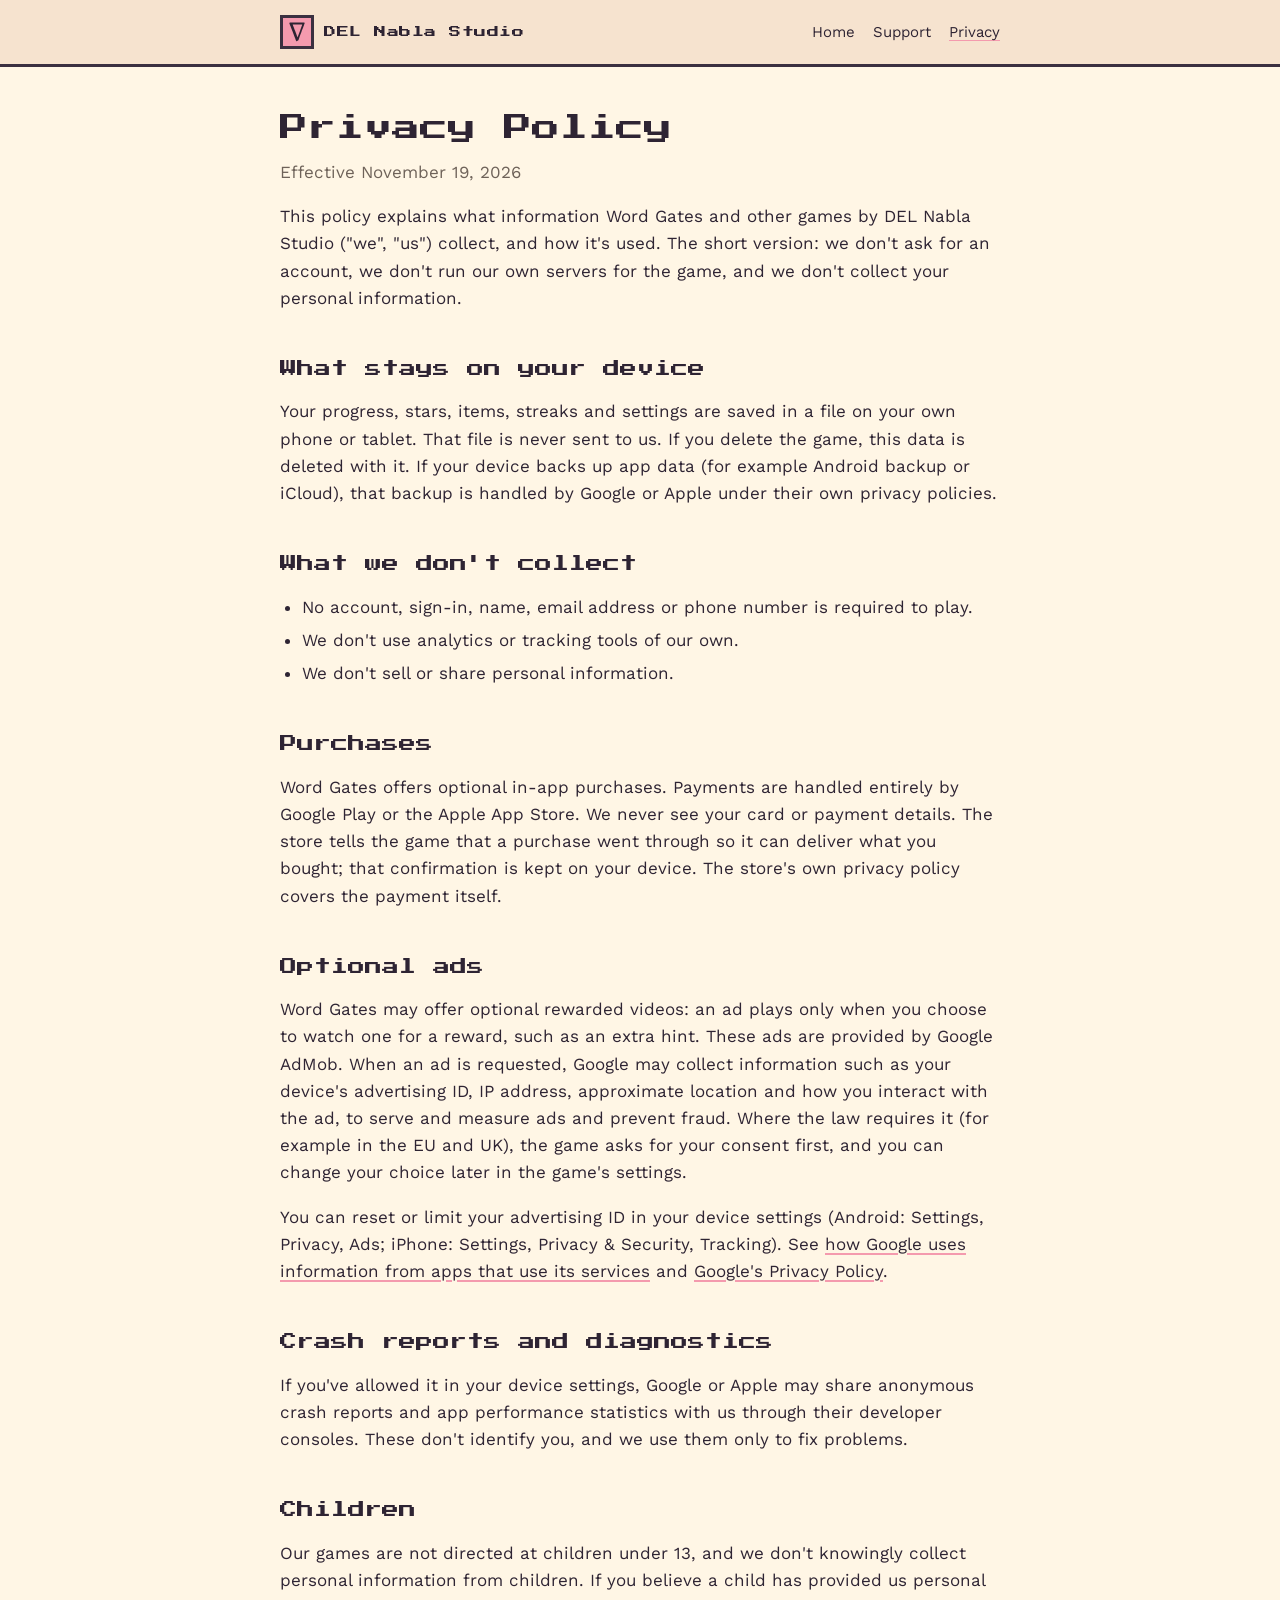
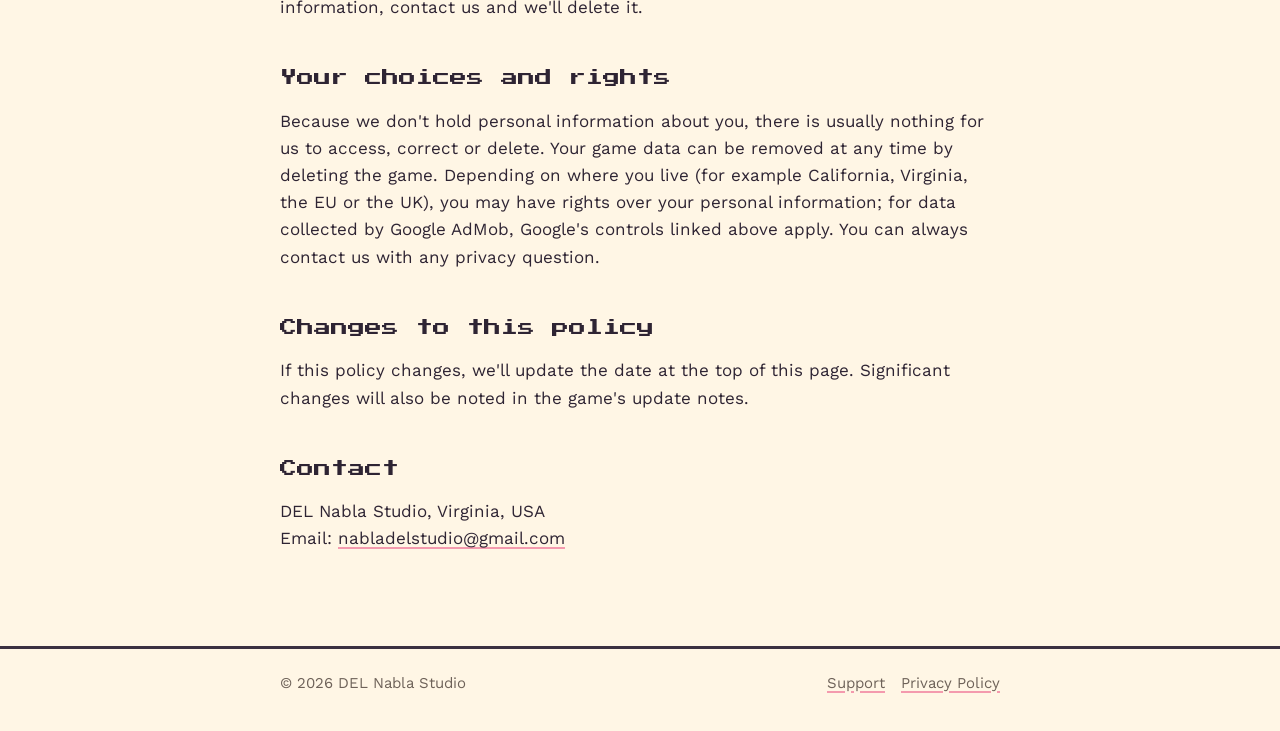
==== privacy.html @ f47c768a "Studio website" ====
<!doctype html>
<html lang="en">
<head>
<meta charset="utf-8">
<meta name="viewport" content="width=device-width, initial-scale=1">
<title>Privacy Policy · DEL Nabla Studio</title>
<meta name="description" content="Privacy policy for Word Gates and other games by DEL Nabla Studio.">
<link rel="icon" href="assets/favicon.svg" type="image/svg+xml">
<link rel="icon" href="assets/favicon.png" type="image/png">
<link rel="apple-touch-icon" href="assets/apple-touch-icon.png">
<link rel="preconnect" href="https://fonts.googleapis.com">
<link rel="preconnect" href="https://fonts.gstatic.com" crossorigin>
<link href="https://fonts.googleapis.com/css2?family=Press+Start+2P&family=Work+Sans:wght@400;600&display=swap" rel="stylesheet">
<link rel="stylesheet" href="assets/site.css">
</head>
<body>
<header class="bar">
  <div class="wrap">
    <a class="brand" href="./"><span class="nabla" aria-hidden="true"><svg class="logo" viewBox="119 59 262 320" aria-hidden="true"><path fill="currentColor" fill-rule="evenodd" d="M244.1 370.5 C254.9 365.0 262.4 360.8 267.6 357.1 C270.3 355.1 273.3 352.6 273.7 351.9 C274.0 351.5 274.8 349.3 275.6 347.1 C276.4 344.9 277.4 342.1 277.9 340.8 C278.3 339.4 279.5 336.2 280.4 333.6 C281.3 331.0 282.3 328.1 282.6 327.2 C283.0 326.4 285.7 318.8 288.7 310.5 C291.7 302.2 296.4 289.5 299.0 282.4 C301.6 275.2 305.1 265.9 306.6 261.6 C311.0 249.5 313.7 242.5 325.1 211.9 C335.5 184.1 340.6 170.4 343.2 163.5 C344.3 160.5 347.5 152.1 350.2 144.8 C354.9 132.0 357.3 125.5 362.5 111.8 C368.0 96.7 370.4 90.2 372.5 84.7 C373.7 81.5 374.8 78.5 374.9 78.1 C375.0 77.5 374.6 76.0 373.5 72.6 C371.5 66.6 371.1 65.6 370.3 65.3 C369.9 65.1 338.6 65.0 250.4 65.0 C131.9 65.0 131.1 65.0 130.4 65.5 C130.0 65.8 129.1 67.7 127.5 71.3 C126.3 74.2 125.2 76.9 125.1 77.3 C125.0 77.8 125.8 80.1 128.6 86.9 C130.6 91.8 132.9 97.6 133.7 99.8 C137.0 108.3 139.9 115.6 141.2 118.9 C141.9 120.8 144.0 126.1 145.8 130.8 C147.6 135.4 149.1 139.4 149.3 139.8 C149.4 140.1 150.4 142.7 151.5 145.6 C152.6 148.5 154.1 152.3 154.8 154.0 C155.4 155.7 157.3 160.4 158.8 164.5 C161.8 172.0 163.3 175.9 166.2 183.2 C167.1 185.5 172.9 200.5 179.0 216.6 C185.2 232.7 190.5 246.6 190.9 247.4 C191.2 248.2 192.6 251.9 194.0 255.5 C195.4 259.1 196.8 262.9 197.2 263.8 C198.1 266.1 198.3 266.7 206.5 287.9 C210.6 298.6 214.6 308.8 215.2 310.5 C217.4 316.0 219.7 322.2 222.0 328.4 C223.2 331.7 225.9 339.0 228.0 344.6 C230.1 350.3 232.6 357.0 233.5 359.5 C237.1 369.4 238.1 371.9 238.3 372.2 C238.8 372.8 240.1 372.5 244.1 370.5 Z M258.6 305.4 C258.4 305.1 257.7 303.4 257.0 301.5 C256.3 299.6 254.6 294.9 253.0 290.9 C251.5 286.9 248.8 279.7 247.0 274.9 C245.2 270.1 243.4 265.3 243.0 264.2 C242.6 263.2 237.2 248.9 230.9 232.5 C224.6 216.1 218.3 199.5 216.9 195.8 C215.4 192.0 213.1 186.0 211.7 182.5 C210.4 179.0 208.0 172.8 206.4 168.6 C204.8 164.5 203.2 160.4 202.9 159.6 C201.6 156.3 200.7 153.8 198.0 147.0 C196.5 143.1 193.5 135.4 191.5 130.0 C188.0 120.8 184.8 112.4 182.3 106.3 C181.2 103.7 180.5 100.8 180.5 98.9 C180.5 97.6 181.2 96.4 182.5 95.8 C185.3 94.3 191.6 94.2 262.4 94.3 C326.9 94.4 329.6 94.5 332.4 95.5 C336.2 96.9 336.0 98.9 331.0 112.4 C329.5 116.5 327.2 122.6 326.0 125.9 C324.8 129.2 322.8 134.6 321.5 138.0 C318.7 145.6 311.0 166.5 305.0 182.6 C302.6 189.4 299.6 197.5 298.4 200.8 C297.2 204.0 294.3 211.8 292.0 218.1 C289.7 224.4 285.7 235.3 283.1 242.2 C277.9 256.3 266.3 288.2 262.6 298.6 C261.3 302.3 260.1 305.5 259.9 305.7 C259.6 306.2 259.1 306.1 258.6 305.4 Z"/></svg></span>DEL Nabla Studio</a>
    <nav>
      <a href="./">Home</a>
      <a href="support.html">Support</a>
      <a href="privacy.html" aria-current="page">Privacy</a>
    </nav>
  </div>
</header>

<main class="wrap doc">
  <h1>Privacy Policy</h1>
  <p class="meta">Effective November 19, 2026</p>

  <p>This policy explains what information Word Gates and other games by DEL Nabla Studio ("we", "us") collect, and how it's used. The short version: we don't ask for an account, we don't run our own servers for the game, and we don't collect your personal information.</p>

  <h2>What stays on your device</h2>
  <p>Your progress, stars, items, streaks and settings are saved in a file on your own phone or tablet. That file is never sent to us. If you delete the game, this data is deleted with it. If your device backs up app data (for example Android backup or iCloud), that backup is handled by Google or Apple under their own privacy policies.</p>

  <h2>What we don't collect</h2>
  <ul>
    <li>No account, sign-in, name, email address or phone number is required to play.</li>
    <li>We don't use analytics or tracking tools of our own.</li>
    <li>We don't sell or share personal information.</li>
  </ul>

  <h2>Purchases</h2>
  <p>Word Gates offers optional in-app purchases. Payments are handled entirely by Google Play or the Apple App Store. We never see your card or payment details. The store tells the game that a purchase went through so it can deliver what you bought; that confirmation is kept on your device. The store's own privacy policy covers the payment itself.</p>

  <h2>Optional ads</h2>
  <p>Word Gates may offer optional rewarded videos: an ad plays only when you choose to watch one for a reward, such as an extra hint. These ads are provided by Google AdMob. When an ad is requested, Google may collect information such as your device's advertising ID, IP address, approximate location and how you interact with the ad, to serve and measure ads and prevent fraud. Where the law requires it (for example in the EU and UK), the game asks for your consent first, and you can change your choice later in the game's settings.</p>
  <p>You can reset or limit your advertising ID in your device settings (Android: Settings, Privacy, Ads; iPhone: Settings, Privacy &amp; Security, Tracking). See <a href="https://policies.google.com/technologies/ads">how Google uses information from apps that use its services</a> and <a href="https://policies.google.com/privacy">Google's Privacy Policy</a>.</p>

  <h2>Crash reports and diagnostics</h2>
  <p>If you've allowed it in your device settings, Google or Apple may share anonymous crash reports and app performance statistics with us through their developer consoles. These don't identify you, and we use them only to fix problems.</p>

  <h2>Children</h2>
  <p>Our games are not directed at children under 13, and we don't knowingly collect personal information from children. If you believe a child has provided us personal information, contact us and we'll delete it.</p>

  <h2>Your choices and rights</h2>
  <p>Because we don't hold personal information about you, there is usually nothing for us to access, correct or delete. Your game data can be removed at any time by deleting the game. Depending on where you live (for example California, Virginia, the EU or the UK), you may have rights over your personal information; for data collected by Google AdMob, Google's controls linked above apply. You can always contact us with any privacy question.</p>

  <h2>Changes to this policy</h2>
  <p>If this policy changes, we'll update the date at the top of this page. Significant changes will also be noted in the game's update notes.</p>

  <h2>Contact</h2>
  <p>DEL Nabla Studio, Virginia, USA<br>
  Email: <a href="mailto:nabladelstudio@gmail.com">nabladelstudio@gmail.com</a></p>
</main>

<footer>
  <div class="wrap">
    <span>© 2026 DEL Nabla Studio</span>
    <nav><a href="support.html">Support</a><a href="privacy.html">Privacy Policy</a></nav>
  </div>
</footer>
</body>
</html>
---- assets/site.css ----
/* DEL Nabla Studio: the Word Gates pixel look (paper, ink, word colors). */
:root {
  --paper: #FFF6E5;
  --paper-deep: #F6E3CF;
  --card: #FFFBF3;
  --ink: #2E2433;
  --ink-faint: #6E6259;
  --line: #3B3040;
  --pink: #F49AAE;
  --blue: #94C0F0;
  --yellow: #F6D982;
  --green: #9FDCA6;
  --violet: #D3AAEE;
  --teal: #86D6CF;
  --pixel: "Press Start 2P", ui-monospace, monospace;
  --sans: "Work Sans", system-ui, -apple-system, "Segoe UI", sans-serif;
}
@media (prefers-color-scheme: dark) {
  :root:not([data-theme="light"]) {
    --paper: #1F1A24;
    --paper-deep: #2A2331;
    --card: #2A2331;
    --ink: #F6EEE4;
    --ink-faint: #B9AEA4;
    --line: #5A4D63;
  }
}

* { box-sizing: border-box; }
html { -webkit-text-size-adjust: 100%; }
body {
  margin: 0;
  background: var(--paper);
  color: var(--ink);
  font: 17px/1.6 var(--sans);
}
a { color: inherit; text-decoration-thickness: 2px; text-underline-offset: 3px; text-decoration-color: var(--pink); }
a:hover { text-decoration-color: var(--blue); }
img { max-width: 100%; height: auto; }

.wrap { max-width: 760px; margin: 0 auto; padding: 0 20px; }

/* top bar */
.bar { border-bottom: 3px solid var(--line); background: var(--paper-deep); }
.bar .wrap { display: flex; align-items: center; justify-content: space-between; gap: 16px; min-height: 64px; flex-wrap: wrap; }
.brand { display: flex; align-items: center; gap: 10px; text-decoration: none; font: 12px/1 var(--pixel); letter-spacing: 0.5px; }
.brand .nabla { display: inline-grid; place-items: center; width: 34px; height: 34px; flex: none; background: var(--pink); border: 3px solid var(--line); }
.brand .logo { width: 16px; height: 20px; color: #2E2433; }
.bar nav { display: flex; gap: 18px; font-size: 15px; }
.bar nav a { text-decoration: none; }
.bar nav a:hover, .bar nav a[aria-current="page"] { text-decoration: underline; text-decoration-color: var(--pink); }

/* headings */
h1, h2, h3 { font-family: var(--pixel); font-weight: 400; line-height: 1.5; }
h1 { font-size: 22px; margin: 0 0 16px; }
h2 { font-size: 15px; margin: 44px 0 14px; }
h3 { font-size: 12px; margin: 28px 0 10px; }
@media (min-width: 640px) { h1 { font-size: 28px; } h2 { font-size: 17px; } }

/* hero: the game's letter tiles */
.hero { padding: 48px 0 24px; text-align: center; }
.tiles { display: flex; justify-content: center; flex-wrap: wrap; gap: clamp(4px, 1.2vw, 6px); margin: 0 auto 10px; }
.tiles span {
  display: grid; place-items: center;
  width: clamp(24px, 7.2vw, 46px); aspect-ratio: 1;
  font: clamp(10px, 3vw, 20px)/1 var(--pixel); color: #2E2433;
  border: 3px solid var(--line); box-shadow: 0 4px 0 var(--line);
}
.tiles .gap { width: clamp(6px, 2vw, 14px); border: 0; box-shadow: none; }
.tiles .p { background: var(--pink); } .tiles .b { background: var(--blue); }
.tiles .y { background: var(--yellow); } .tiles .g { background: var(--green); }
.tiles .v { background: var(--violet); } .tiles .t { background: var(--teal); }
.lede { font-size: 19px; color: var(--ink-faint); max-width: 34em; margin: 18px auto 0; }

/* game card */
.game { display: grid; grid-template-columns: 1fr; gap: 20px; align-items: center;
  background: var(--card); border: 3px solid var(--line); box-shadow: 0 6px 0 var(--line); padding: 22px; margin: 36px 0; }
@media (min-width: 640px) { .game { grid-template-columns: 160px 1fr; } }
.game img { width: 160px; justify-self: center; }  /* (the icon has its own frame) */
.game h2 { margin-top: 0; }
.game p { margin: 0 0 12px; }
.stores { display: flex; flex-wrap: wrap; gap: 10px; margin-top: 14px; }
.btn { display: inline-block; padding: 10px 16px; border: 3px solid var(--line); box-shadow: 0 4px 0 var(--line);
  background: var(--blue); color: #2E2433; text-decoration: none; font-weight: 600; }
.badge { display: inline-block; line-height: 0; }
.badge img { height: 56px; width: auto; }
.btn.soon { background: var(--paper-deep); color: var(--ink-faint); box-shadow: none; cursor: default; }

/* text pages */
.doc { padding-top: 40px; padding-bottom: 20px; }
.doc .meta { color: var(--ink-faint); margin-top: -6px; }
.doc ul { padding-left: 22px; }
.doc li { margin: 6px 0; }
.note { background: var(--card); border: 3px solid var(--line); padding: 14px 18px; margin: 20px 0; }

footer { border-top: 3px solid var(--line); margin-top: 56px; padding: 22px 0 36px; color: var(--ink-faint); font-size: 15px; }
footer .wrap { display: flex; flex-wrap: wrap; gap: 8px 20px; justify-content: space-between; }
footer nav { display: flex; gap: 16px; flex-wrap: wrap; }
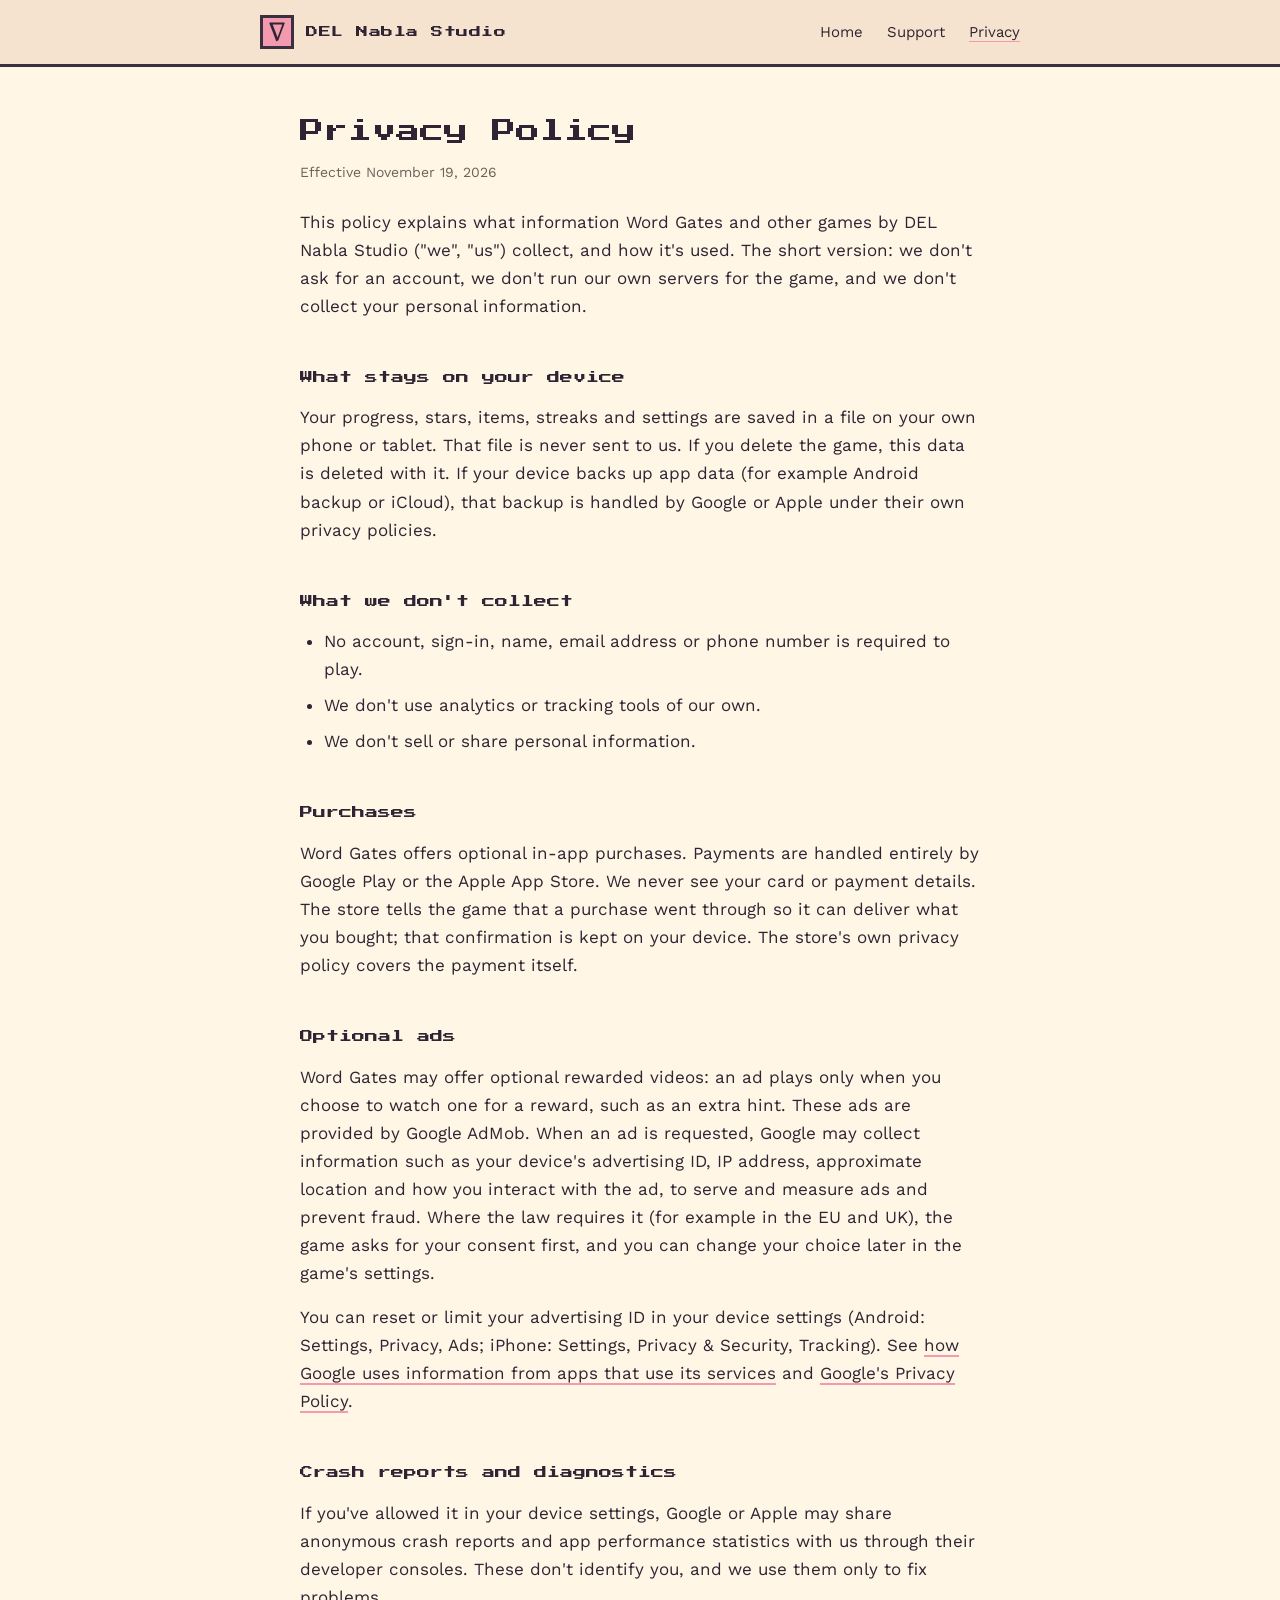
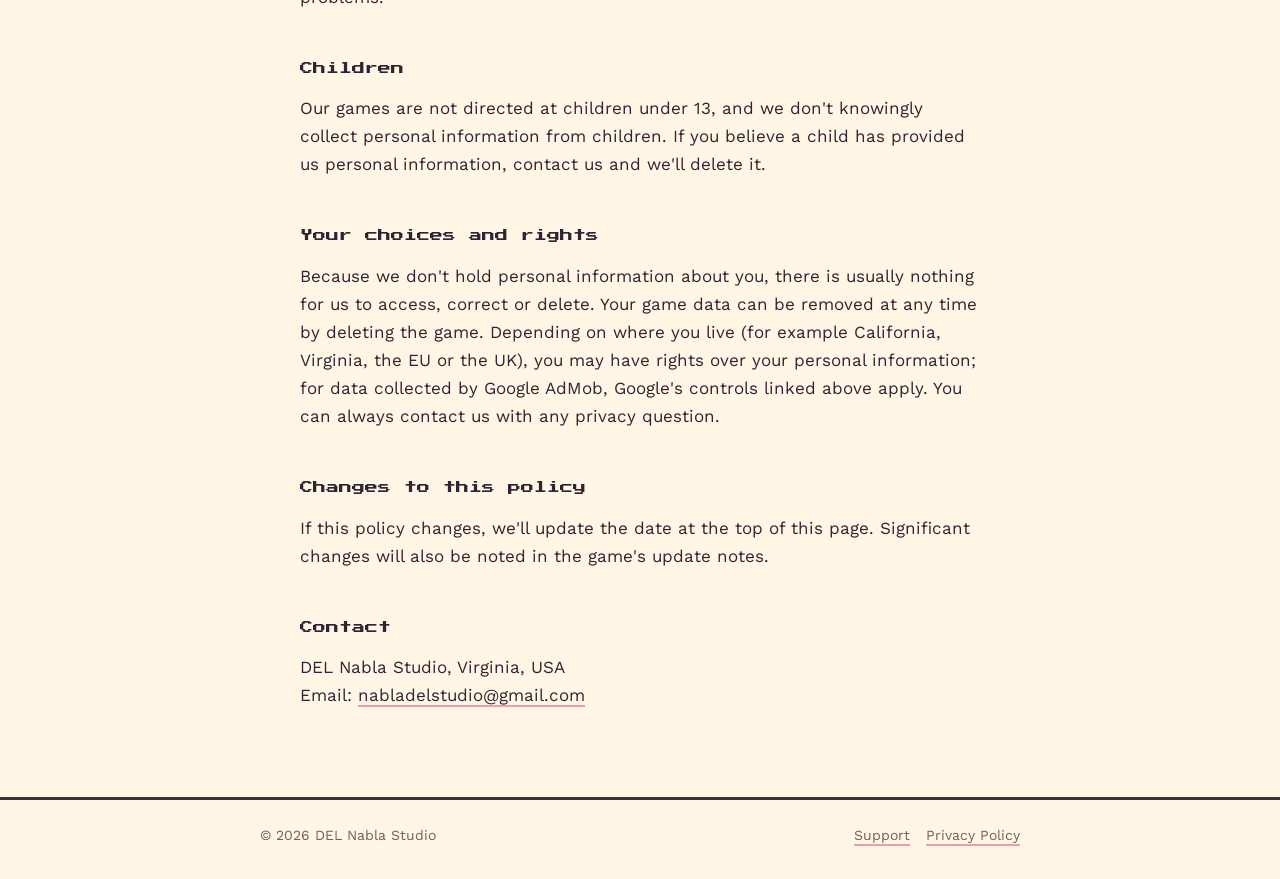
==== commit 7783b306: "Site redesign: one type and spacing system, fonts included" ====
--- a/privacy.html
+++ b/privacy.html
@@ -8,9 +8,7 @@
 <link rel="icon" href="assets/favicon.svg" type="image/svg+xml">
 <link rel="icon" href="assets/favicon.png" type="image/png">
 <link rel="apple-touch-icon" href="assets/apple-touch-icon.png">
-<link rel="preconnect" href="https://fonts.googleapis.com">
-<link rel="preconnect" href="https://fonts.gstatic.com" crossorigin>
-<link href="https://fonts.googleapis.com/css2?family=Press+Start+2P&family=Work+Sans:wght@400;600&display=swap" rel="stylesheet">
+<link rel="preload" href="assets/fonts/press-start-2p.woff2" as="font" type="font/woff2" crossorigin>
 <link rel="stylesheet" href="assets/site.css">
 </head>
 <body>
--- a/assets/site.css
+++ b/assets/site.css
@@ -1,4 +1,20 @@
-/* DEL Nabla Studio: the Word Gates pixel look (paper, ink, word colors). */
+/* DEL Nabla Studio website
+   Type: the pixel face (Press Start 2P) only for the studio's name and small
+   headings; everything you read is Work Sans.
+     display   studio name        pixel 34px, shrinking to fit one line on phones
+     eyebrow   section headings   pixel 13px, letter-spaced, faint
+     title     card and page h3   pixel 13px
+     page h1   support, privacy   pixel 24px (18px on phones)
+     lede      intro line         Work Sans 20px / 1.6
+     body      everything else    Work Sans 17px / 1.65
+     small     notes, footer      Work Sans 14px / 1.5
+   Space: one scale, used everywhere: 4 8 12 16 24 32 48 64 px.
+   Color: paper, ink and the studio pink; a game's own colors stay on its card. */
+/* fonts ship with the site (SIL Open Font License, assets/fonts/OFL.txt) */
+@font-face { font-family: "Press Start 2P"; src: url("fonts/press-start-2p.woff2") format("woff2"); font-weight: 400; font-display: swap; }
+@font-face { font-family: "Work Sans"; src: url("fonts/work-sans-400.woff2") format("woff2"); font-weight: 400; font-display: swap; }
+@font-face { font-family: "Work Sans"; src: url("fonts/work-sans-600.woff2") format("woff2"); font-weight: 600; font-display: swap; }
+
 :root {
   --paper: #FFF6E5;
   --paper-deep: #F6E3CF;
@@ -14,6 +30,7 @@
   --teal: #86D6CF;
   --pixel: "Press Start 2P", ui-monospace, monospace;
   --sans: "Work Sans", system-ui, -apple-system, "Segoe UI", sans-serif;
+  --s1: 4px; --s2: 8px; --s3: 12px; --s4: 16px; --s5: 24px; --s6: 32px; --s7: 48px; --s8: 64px;
 }
 @media (prefers-color-scheme: dark) {
   :root:not([data-theme="light"]) {
@@ -28,71 +45,77 @@
 
 * { box-sizing: border-box; }
 html { -webkit-text-size-adjust: 100%; }
-body {
-  margin: 0;
-  background: var(--paper);
-  color: var(--ink);
-  font: 17px/1.6 var(--sans);
-}
-a { color: inherit; text-decoration-thickness: 2px; text-underline-offset: 3px; text-decoration-color: var(--pink); }
+body { margin: 0; background: var(--paper); color: var(--ink); font: 17px/1.65 var(--sans); }
+a { color: inherit; text-decoration-thickness: 2px; text-underline-offset: 4px; text-decoration-color: var(--pink); }
 a:hover { text-decoration-color: var(--blue); }
-img { max-width: 100%; height: auto; }
+a:focus-visible { outline: 3px solid var(--blue); outline-offset: 3px; }
+img { max-width: 100%; }
+p { margin: 0 0 var(--s4); }
+p:last-child { margin-bottom: 0; }
 
-.wrap { max-width: 760px; margin: 0 auto; padding: 0 20px; }
+.wrap { max-width: 800px; margin: 0 auto; padding-left: max(20px, env(safe-area-inset-left)); padding-right: max(20px, env(safe-area-inset-right)); }
 
 /* top bar */
 .bar { border-bottom: 3px solid var(--line); background: var(--paper-deep); }
-.bar .wrap { display: flex; align-items: center; justify-content: space-between; gap: 16px; min-height: 64px; flex-wrap: wrap; }
-.brand { display: flex; align-items: center; gap: 10px; text-decoration: none; font: 12px/1 var(--pixel); letter-spacing: 0.5px; }
+.bar .wrap { display: flex; align-items: center; justify-content: space-between; gap: var(--s3) var(--s5); min-height: 64px; flex-wrap: wrap; padding-top: var(--s3); padding-bottom: var(--s3); }
+.brand { display: flex; align-items: center; gap: var(--s3); text-decoration: none; font: 12px/1 var(--pixel); letter-spacing: 0.5px; }
 .brand .nabla { display: inline-grid; place-items: center; width: 34px; height: 34px; flex: none; background: var(--pink); border: 3px solid var(--line); }
 .brand .logo { width: 16px; height: 20px; color: #2E2433; }
-.bar nav { display: flex; gap: 18px; font-size: 15px; }
+.bar nav { display: flex; gap: var(--s5); font-size: 15px; }
 .bar nav a { text-decoration: none; }
 .bar nav a:hover, .bar nav a[aria-current="page"] { text-decoration: underline; text-decoration-color: var(--pink); }
 
-/* headings */
-h1, h2, h3 { font-family: var(--pixel); font-weight: 400; line-height: 1.5; }
-h1 { font-size: 22px; margin: 0 0 16px; }
-h2 { font-size: 15px; margin: 44px 0 14px; }
-h3 { font-size: 12px; margin: 28px 0 10px; }
-@media (min-width: 640px) { h1 { font-size: 28px; } h2 { font-size: 17px; } }
+/* type */
+h1, h2, h3 { font-family: var(--pixel); font-weight: 400; margin: 0; text-wrap: balance; }
+.display { font-size: clamp(16px, 5.2vw, 34px); line-height: 1.35; letter-spacing: 0.5px; white-space: nowrap; }
+.eyebrow { font-size: 13px; line-height: 1.5; letter-spacing: 2px; text-transform: uppercase; color: var(--ink-faint); text-align: center; margin-bottom: var(--s5); }
+.lede { font-size: 20px; line-height: 1.6; color: var(--ink-faint); max-width: 30em; margin: var(--s5) auto 0; text-wrap: balance; }
 
-/* hero: the game's letter tiles */
-.hero { padding: 48px 0 24px; text-align: center; }
-.tiles { display: flex; justify-content: center; flex-wrap: wrap; gap: clamp(4px, 1.2vw, 6px); margin: 0 auto 10px; }
-.tiles span {
-  display: grid; place-items: center;
-  width: clamp(24px, 7.2vw, 46px); aspect-ratio: 1;
-  font: clamp(10px, 3vw, 20px)/1 var(--pixel); color: #2E2433;
-  border: 3px solid var(--line); box-shadow: 0 4px 0 var(--line);
-}
-.tiles .gap { width: clamp(6px, 2vw, 14px); border: 0; box-shadow: none; }
+/* hero */
+.hero { padding: var(--s8) 0 var(--s7); text-align: center; }
+
+/* sections */
+.section { padding-top: var(--s7); }
+.contact { text-align: center; }
+.contact .mail { font-weight: 600; font-size: 18px; }
+
+/* game cards: centered, the same rhythm in each */
+.games { display: grid; grid-template-columns: 1fr; gap: var(--s5); }
+@media (min-width: 700px) { .games { grid-template-columns: 1fr 1fr; } }
+.card { display: flex; flex-direction: column; align-items: center; text-align: center;
+  background: var(--card); border: 3px solid var(--line); box-shadow: 0 6px 0 var(--line);
+  padding: var(--s6) var(--s5); }
+.card-art { width: 96px; height: 96px; margin-bottom: var(--s5); }
+.card-title { font-size: 13px; line-height: 1.5; margin-bottom: var(--s4); }
+.card-text { max-width: 30ch; margin: 0 auto; text-wrap: balance; }
+.card-note { margin-top: var(--s3); font-size: 14px; font-weight: 600; color: var(--ink-faint); }
+.card-next { background: transparent; border-style: dashed; box-shadow: none; }
+.placeholder { display: grid; place-items: center; border: 3px dashed var(--line); font: 28px/1 var(--pixel); color: var(--ink-faint); }
+
+/* a game's name in its own letter tiles (Word Gates' colors) */
+.tiles { display: flex; flex-wrap: wrap; justify-content: center; gap: var(--s2) var(--s3); margin-bottom: var(--s4); }
+.tiles .row { display: flex; gap: var(--s1); }
+.tiles .row > span { display: grid; place-items: center; width: 28px; aspect-ratio: 1; font: 12px/1 var(--pixel); color: #2E2433;
+  border: 2px solid var(--line); box-shadow: 0 3px 0 var(--line); }
 .tiles .p { background: var(--pink); } .tiles .b { background: var(--blue); }
 .tiles .y { background: var(--yellow); } .tiles .g { background: var(--green); }
 .tiles .v { background: var(--violet); } .tiles .t { background: var(--teal); }
-.lede { font-size: 19px; color: var(--ink-faint); max-width: 34em; margin: 18px auto 0; }
 
-/* game card */
-.game { display: grid; grid-template-columns: 1fr; gap: 20px; align-items: center;
-  background: var(--card); border: 3px solid var(--line); box-shadow: 0 6px 0 var(--line); padding: 22px; margin: 36px 0; }
-@media (min-width: 640px) { .game { grid-template-columns: 160px 1fr; } }
-.game img { width: 160px; justify-self: center; }  /* (the icon has its own frame) */
-.game h2 { margin-top: 0; }
-.game p { margin: 0 0 12px; }
-.stores { display: flex; flex-wrap: wrap; gap: 10px; margin-top: 14px; }
-.btn { display: inline-block; padding: 10px 16px; border: 3px solid var(--line); box-shadow: 0 4px 0 var(--line);
-  background: var(--blue); color: #2E2433; text-decoration: none; font-weight: 600; }
-.badge { display: inline-block; line-height: 0; }
-.badge img { height: 56px; width: auto; }
-.btn.soon { background: var(--paper-deep); color: var(--ink-faint); box-shadow: none; cursor: default; }
+/* store badges */
+.stores { display: flex; flex-wrap: wrap; justify-content: center; gap: var(--s3); margin-top: var(--s5); }
+.badge { flex: none; height: 42px; width: auto; }
 
-/* text pages */
-.doc { padding-top: 40px; padding-bottom: 20px; }
-.doc .meta { color: var(--ink-faint); margin-top: -6px; }
-.doc ul { padding-left: 22px; }
-.doc li { margin: 6px 0; }
-.note { background: var(--card); border: 3px solid var(--line); padding: 14px 18px; margin: 20px 0; }
+/* text pages (support, privacy) */
+.doc { padding-top: var(--s7); padding-bottom: var(--s5); max-width: 720px; }
+.doc h1 { font-size: 18px; line-height: 1.4; margin-bottom: var(--s5); }
+.doc h2 { font-size: 13px; line-height: 1.5; margin: var(--s7) 0 var(--s4); }
+.doc h3 { font-size: 12px; line-height: 1.5; margin: var(--s6) 0 var(--s3); }
+.doc .meta { color: var(--ink-faint); font-size: 14px; margin-top: calc(-1 * var(--s3)); margin-bottom: var(--s5); }
+.doc ul { padding-left: var(--s5); margin: 0 0 var(--s4); }
+.doc li { margin: var(--s2) 0; }
+.note { background: var(--card); border: 3px solid var(--line); padding: var(--s4) var(--s5); margin: var(--s5) 0; }
+@media (min-width: 640px) { .doc h1 { font-size: 24px; } }
 
-footer { border-top: 3px solid var(--line); margin-top: 56px; padding: 22px 0 36px; color: var(--ink-faint); font-size: 15px; }
-footer .wrap { display: flex; flex-wrap: wrap; gap: 8px 20px; justify-content: space-between; }
-footer nav { display: flex; gap: 16px; flex-wrap: wrap; }
+footer { border-top: 3px solid var(--line); margin-top: var(--s8); padding: var(--s5) 0 var(--s6); color: var(--ink-faint); font-size: 14px; }
+footer .wrap { display: flex; flex-wrap: wrap; gap: var(--s2) var(--s5); justify-content: space-between; }
+footer nav { display: flex; gap: var(--s4); flex-wrap: wrap; }
